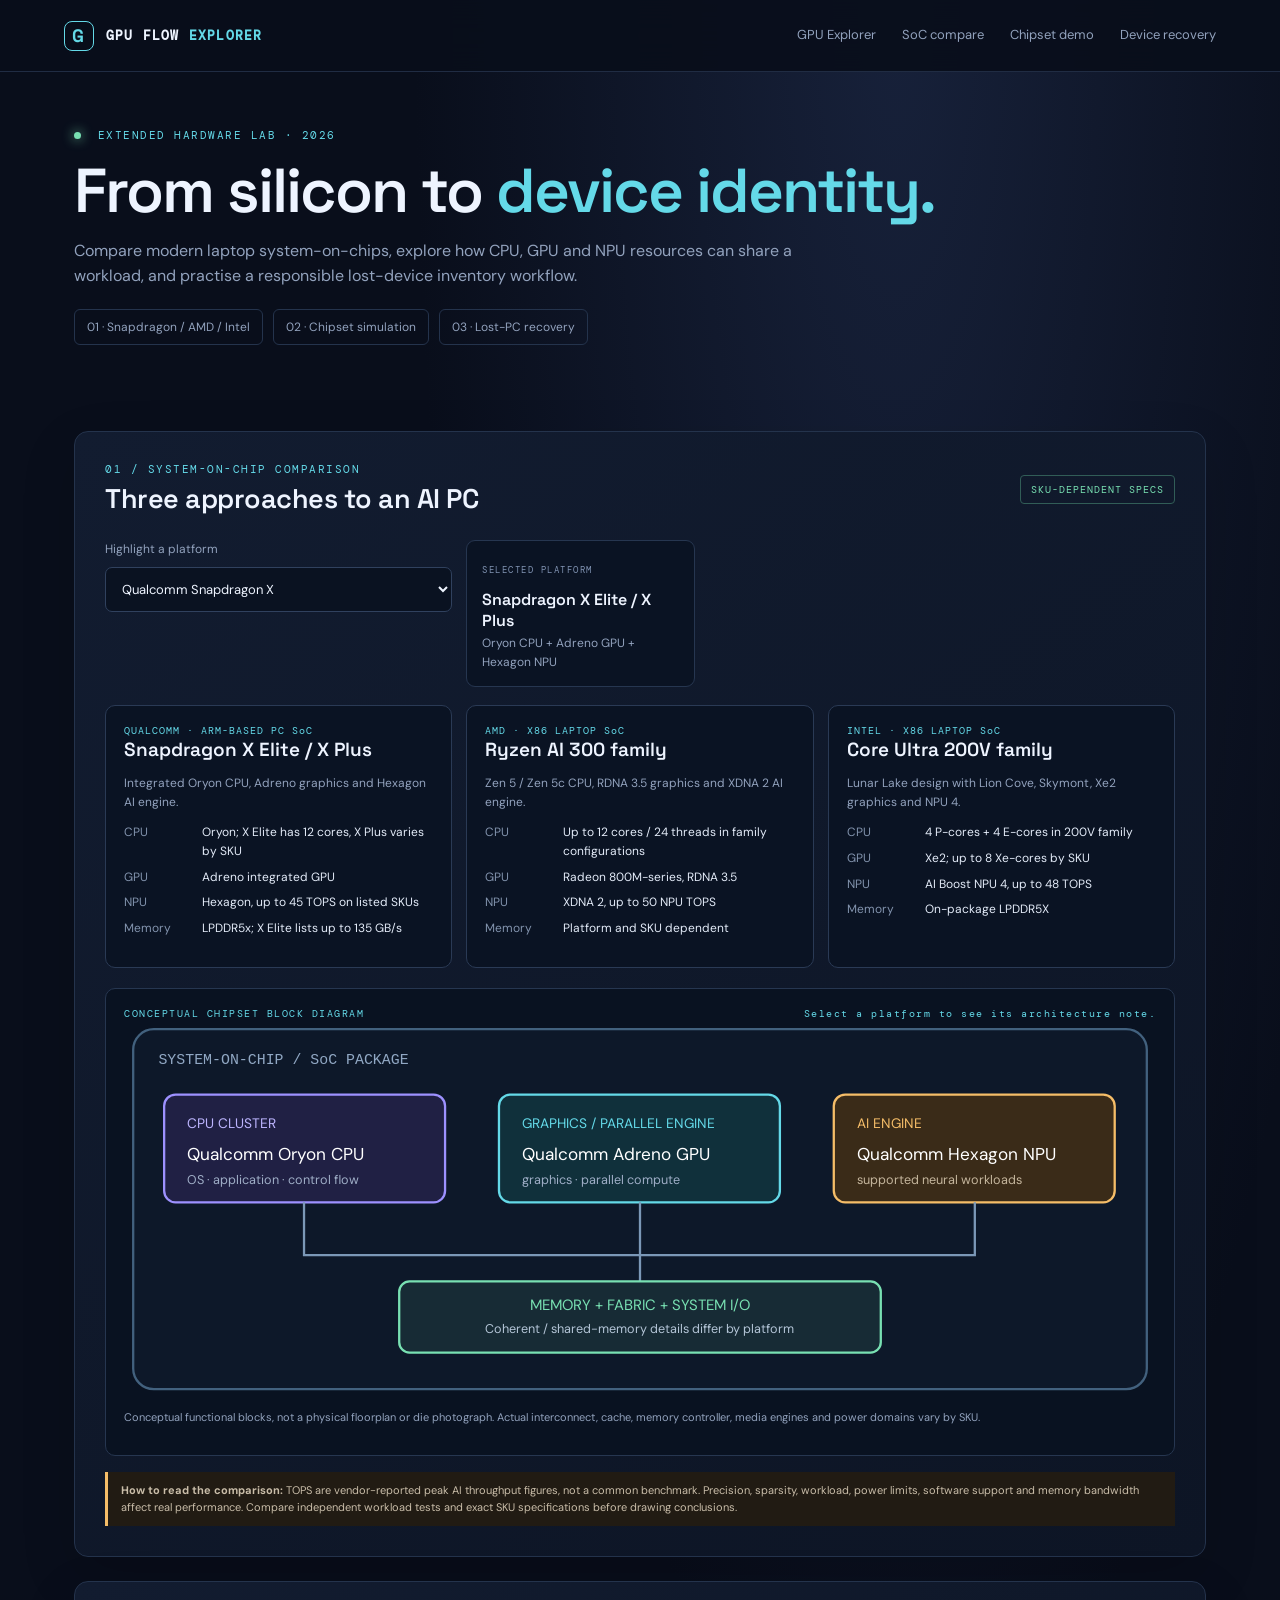
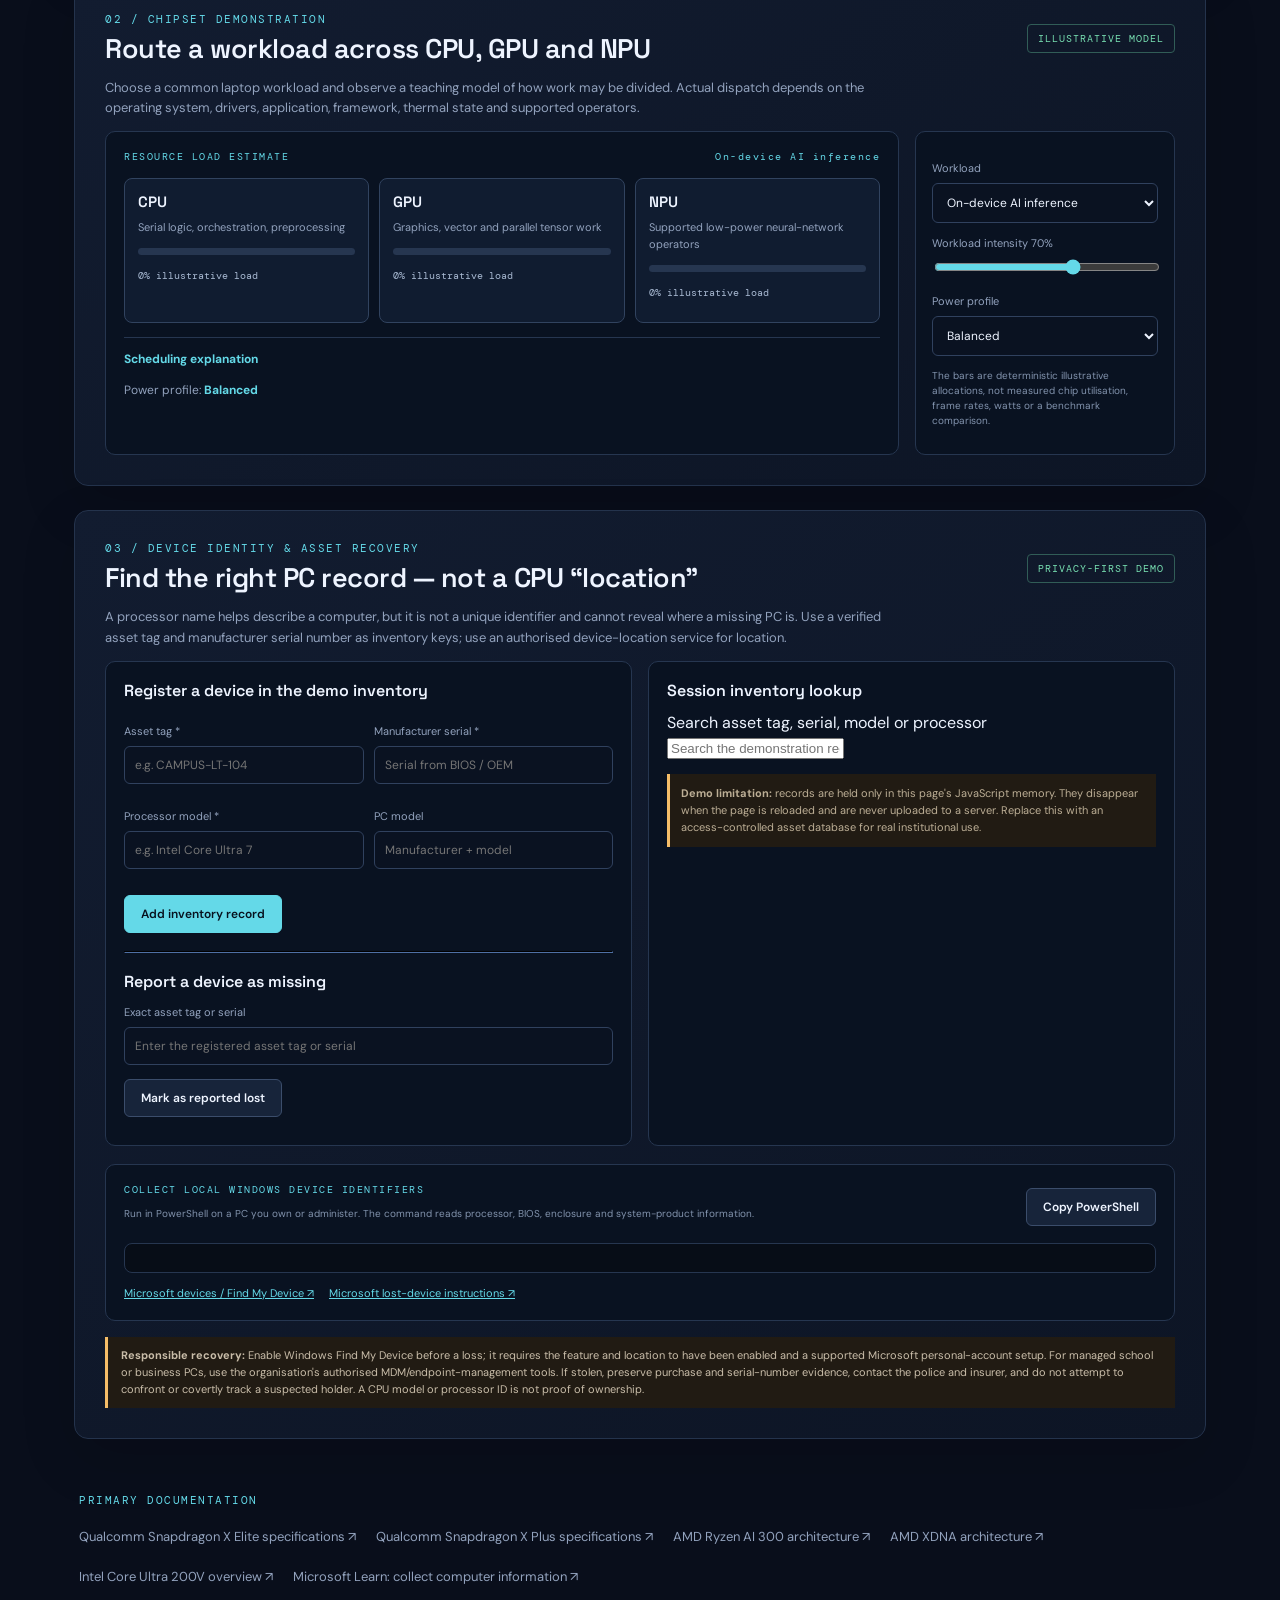
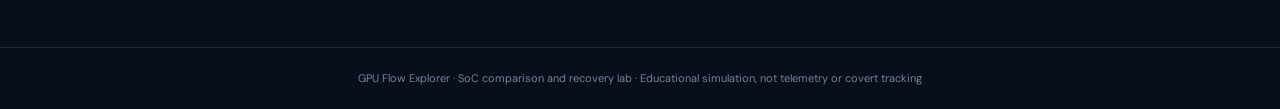
==== update/index.html @ 1432b74c "Add SoC comparison and responsible lost-PC recovery lab" ====
<!doctype html>
<html lang="en">
<head>
<meta charset="utf-8">
<meta name="viewport" content="width=device-width,initial-scale=1">
<meta name="description" content="Compare Snapdragon, AMD Ryzen AI and Intel Core Ultra laptop SoCs; simulate CPU, GPU and NPU workload routing; explore ethical lost-PC inventory and recovery.">
<meta name="theme-color" content="#0b1020">
<title>SoC Compare & Device Recovery Lab | GPU Flow Explorer</title>
<link rel="stylesheet" href="../styles.css">
<link rel="stylesheet" href="update.css">
</head>
<body>
<header class="topbar">
<a class="brand" href="../"><span class="brand-mark">G</span><span>GPU FLOW <b>EXPLORER</b></span></a>
<nav><a href="../">GPU Explorer</a><a href="#comparison">SoC compare</a><a href="#simulation">Chipset demo</a><a href="#recovery">Device recovery</a></nav>
</header>
<main>
<section class="update-hero">
<div class="eyebrow"><span class="pulse"></span> EXTENDED HARDWARE LAB · 2026</div>
<h1>From silicon to <span>device identity.</span></h1>
<p>Compare modern laptop system-on-chips, explore how CPU, GPU and NPU resources can share a workload, and practise a responsible lost-device inventory workflow.</p>
<div class="update-nav"><a href="#comparison">01 · Snapdragon / AMD / Intel</a><a href="#simulation">02 · Chipset simulation</a><a href="#recovery">03 · Lost-PC recovery</a></div>
</section>

<section id="comparison" class="panel">
<div class="section-heading"><div><div class="eyebrow">01 / SYSTEM-ON-CHIP COMPARISON</div><h2>Three approaches to an AI PC</h2></div><span class="status-chip">SKU-DEPENDENT SPECS</span></div>
<div class="controls">
<label>Highlight a platform
<select id="socVendor"><option value="snapdragon">Qualcomm Snapdragon X</option><option value="amd">AMD Ryzen AI 300</option><option value="intel">Intel Core Ultra 200V</option></select>
</label>
<div class="architecture-summary" style="grid-column:span 2;margin:0">
<div><span class="micro-label">SELECTED PLATFORM</span><strong id="socName">Snapdragon X Elite / X Plus</strong><p id="socArchitecture">Oryon CPU + Adreno GPU + Hexagon NPU</p></div>
</div>
</div>
<div class="soc-grid" style="margin-top:18px">
<article class="soc-card"><div class="family">QUALCOMM · ARM-BASED PC SoC</div><h3>Snapdragon X Elite / X Plus</h3><p>Integrated Oryon CPU, Adreno graphics and Hexagon AI engine.</p><dl class="soc-specs"><dt>CPU</dt><dd>Oryon; X Elite has 12 cores, X Plus varies by SKU</dd><dt>GPU</dt><dd>Adreno integrated GPU</dd><dt>NPU</dt><dd>Hexagon, up to 45 TOPS on listed SKUs</dd><dt>Memory</dt><dd>LPDDR5x; X Elite lists up to 135 GB/s</dd></dl></article>
<article class="soc-card"><div class="family">AMD · X86 LAPTOP SoC</div><h3>Ryzen AI 300 family</h3><p>Zen 5 / Zen 5c CPU, RDNA 3.5 graphics and XDNA 2 AI engine.</p><dl class="soc-specs"><dt>CPU</dt><dd>Up to 12 cores / 24 threads in family configurations</dd><dt>GPU</dt><dd>Radeon 800M-series, RDNA 3.5</dd><dt>NPU</dt><dd>XDNA 2, up to 50 NPU TOPS</dd><dt>Memory</dt><dd>Platform and SKU dependent</dd></dl></article>
<article class="soc-card"><div class="family">INTEL · X86 LAPTOP SoC</div><h3>Core Ultra 200V family</h3><p>Lunar Lake design with Lion Cove, Skymont, Xe2 graphics and NPU 4.</p><dl class="soc-specs"><dt>CPU</dt><dd>4 P-cores + 4 E-cores in 200V family</dd><dt>GPU</dt><dd>Xe2; up to 8 Xe-cores by SKU</dd><dt>NPU</dt><dd>AI Boost NPU 4, up to 48 TOPS</dd><dt>Memory</dt><dd>On-package LPDDR5X</dd></dl></article>
</div>
<div class="chip-visual">
<div class="diagram-title">CONCEPTUAL CHIPSET BLOCK DIAGRAM <span id="socNote">Select a platform to see its architecture note.</span></div>
<svg viewBox="0 0 900 330" role="img" aria-label="Conceptual system-on-chip diagram showing CPU, GPU and NPU connected to shared memory and system I/O">
<rect x="8" y="8" width="884" height="314" rx="18" fill="#0d1829" stroke="#42617e" stroke-width="2"/>
<text x="30" y="38" fill="#91a8c4" font-size="13" font-family="monospace">SYSTEM-ON-CHIP / SoC PACKAGE</text>
<rect x="35" y="65" width="245" height="94" rx="10" fill="#202044" stroke="#9d91ff" stroke-width="2"/>
<text x="55" y="94" fill="#bdb5ff" font-size="12">CPU CLUSTER</text><text id="chipCpuLabel" x="55" y="122" fill="#fff" font-size="15">Qualcomm Oryon CPU</text><text x="55" y="143" fill="#9faec7" font-size="11">OS · application · control flow</text>
<rect x="327" y="65" width="245" height="94" rx="10" fill="#10303b" stroke="#64d9e8" stroke-width="2"/>
<text x="347" y="94" fill="#64d9e8" font-size="12">GRAPHICS / PARALLEL ENGINE</text><text id="chipGpuLabel" x="347" y="122" fill="#fff" font-size="15">Qualcomm Adreno GPU</text><text x="347" y="143" fill="#9faec7" font-size="11">graphics · parallel compute</text>
<rect x="619" y="65" width="245" height="94" rx="10" fill="#3a2b18" stroke="#f5bd68" stroke-width="2"/>
<text x="639" y="94" fill="#f5bd68" font-size="12">AI ENGINE</text><text id="chipNpuLabel" x="639" y="122" fill="#fff" font-size="15">Qualcomm Hexagon NPU</text><text x="639" y="143" fill="#c5b69d" font-size="11">supported neural workloads</text>
<path d="M157 159 V205 H450 M450 159 V205 M742 159 V205 H450 V228" stroke="#7b98b7" stroke-width="2" fill="none"/>
<rect x="240" y="228" width="420" height="62" rx="9" fill="#172b35" stroke="#78e0b2" stroke-width="2"/>
<text x="450" y="253" text-anchor="middle" fill="#78e0b2" font-size="13">MEMORY + FABRIC + SYSTEM I/O</text><text x="450" y="273" text-anchor="middle" fill="#b4c5d7" font-size="11">Coherent / shared-memory details differ by platform</text>
</svg>
<p class="chip-caption">Conceptual functional blocks, not a physical floorplan or die photograph. Actual interconnect, cache, memory controller, media engines and power domains vary by SKU.</p>
</div>
<div class="disclaimer"><b>How to read the comparison:</b> TOPS are vendor-reported peak AI throughput figures, not a common benchmark. Precision, sparsity, workload, power limits, software support and memory bandwidth affect real performance. Compare independent workload tests and exact SKU specifications before drawing conclusions.</div>
</section>

<section id="simulation" class="panel">
<div class="section-heading"><div><div class="eyebrow">02 / CHIPSET DEMONSTRATION</div><h2>Route a workload across CPU, GPU and NPU</h2></div><span class="status-chip">ILLUSTRATIVE MODEL</span></div>
<p class="section-intro">Choose a common laptop workload and observe a teaching model of how work may be divided. Actual dispatch depends on the operating system, drivers, application, framework, thermal state and supported operators.</p>
<div class="simulator-grid">
<div class="sim-stage">
<div class="diagram-title">RESOURCE LOAD ESTIMATE <span id="simWorkloadName">On-device AI inference</span></div>
<div class="route-lanes">
<div class="route-lane"><h3>CPU</h3><p>Serial logic, orchestration, preprocessing</p><div class="meter"><span id="cpuMeter"></span></div><small id="cpuLoad">0% illustrative load</small></div>
<div class="route-lane"><h3>GPU</h3><p>Graphics, vector and parallel tensor work</p><div class="meter"><span id="gpuMeter"></span></div><small id="gpuLoad">0% illustrative load</small></div>
<div class="route-lane"><h3>NPU</h3><p>Supported low-power neural-network operators</p><div class="meter"><span id="npuMeter"></span></div><small id="npuLoad">0% illustrative load</small></div>
</div>
<div class="sim-result"><b>Scheduling explanation</b><p id="simExplanation"></p><p>Power profile: <b id="simBudget">Balanced</b></p></div>
</div>
<aside class="sim-side">
<label>Workload<select id="workloadType"><option value="ai">On-device AI inference</option><option value="gaming">3D gaming</option><option value="creator">Video editing and effects</option><option value="office">Office + video call</option></select></label>
<label>Workload intensity <output id="intensityValue">70%</output><input id="intensity" type="range" min="20" max="100" value="70"></label>
<label>Power profile<select id="powerMode"><option value="0">Performance-biased</option><option value="1" selected>Balanced</option><option value="2">Efficiency-biased</option></select></label>
<p class="note">The bars are deterministic illustrative allocations, not measured chip utilisation, frame rates, watts or a benchmark comparison.</p>
</aside>
</div>
</section>

<section id="recovery" class="panel">
<div class="section-heading"><div><div class="eyebrow">03 / DEVICE IDENTITY & ASSET RECOVERY</div><h2>Find the right PC record — not a CPU “location”</h2></div><span class="status-chip">PRIVACY-FIRST DEMO</span></div>
<p class="section-intro">A processor name helps describe a computer, but it is not a unique identifier and cannot reveal where a missing PC is. Use a verified asset tag and manufacturer serial number as inventory keys; use an authorised device-location service for location.</p>
<div class="recovery-grid">
<div class="recovery-form">
<h3>Register a device in the demo inventory</h3>
<div class="form-row"><label>Asset tag *<input id="assetTag" placeholder="e.g. CAMPUS-LT-104"></label><label>Manufacturer serial *<input id="serialNumber" placeholder="Serial from BIOS / OEM"></label></div>
<div class="form-row"><label>Processor model *<input id="processorName" placeholder="e.g. Intel Core Ultra 7"></label><label>PC model<input id="deviceModel" placeholder="Manufacturer + model"></label></div>
<div class="recovery-actions"><button class="primary" id="addDevice">Add inventory record</button></div><p id="formFeedback" class="note" aria-live="polite"></p>
<hr style="border-color:#263650;margin:18px 0">
<h3>Report a device as missing</h3>
<label>Exact asset tag or serial<input id="lossTag" placeholder="Enter the registered asset tag or serial"></label>
<div class="recovery-actions"><button id="markLost">Mark as reported lost</button></div><p id="lossFeedback" class="note" aria-live="polite"></p>
</div>
<div class="recovery-results">
<h3>Session inventory lookup</h3>
<label>Search asset tag, serial, model or processor<input id="deviceSearch" placeholder="Search the demonstration records"></label>
<div id="inventoryResults"></div>
<div class="recovery-note"><b>Demo limitation:</b> records are held only in this page's JavaScript memory. They disappear when the page is reloaded and are never uploaded to a server. Replace this with an access-controlled asset database for real institutional use.</div>
</div>
</div>
<div class="chip-visual" style="margin-top:18px">
<div class="copy-row"><div><div class="diagram-title">COLLECT LOCAL WINDOWS DEVICE IDENTIFIERS</div><p class="note">Run in PowerShell on a PC you own or administer. The command reads processor, BIOS, enclosure and system-product information.</p></div><button id="copyInventoryCommand">Copy PowerShell</button></div>
<pre class="code-panel" id="showCommand"></pre><p id="commandFeedback" class="note" aria-live="polite"></p>
<div class="mini-links"><a href="https://account.microsoft.com/devices" target="_blank" rel="noreferrer">Microsoft devices / Find My Device ↗</a><a href="https://support.microsoft.com/en-us/accounts-billing/security/find-and-lock-a-lost-windows-device" target="_blank" rel="noreferrer">Microsoft lost-device instructions ↗</a></div>
</div>
<div class="disclaimer"><b>Responsible recovery:</b> Enable Windows Find My Device before a loss; it requires the feature and location to have been enabled and a supported Microsoft personal-account setup. For managed school or business PCs, use the organisation's authorised MDM/endpoint-management tools. If stolen, preserve purchase and serial-number evidence, contact the police and insurer, and do not attempt to confront or covertly track a suspected holder. A CPU model or processor ID is not proof of ownership.</div>
</section>

<section class="sources">
<div class="eyebrow">PRIMARY DOCUMENTATION</div>
<a href="https://www.qualcomm.com/laptops/products/snapdragon-x-elite" target="_blank" rel="noreferrer">Qualcomm Snapdragon X Elite specifications ↗</a>
<a href="https://www.qualcomm.com/laptops/products/snapdragon-x-plus" target="_blank" rel="noreferrer">Qualcomm Snapdragon X Plus specifications ↗</a>
<a href="https://www.amd.com/en/newsroom/press-releases/2024-6-2-amd-unveils-next-gen-zen-5-ryzen-processors-to-p.html" target="_blank" rel="noreferrer">AMD Ryzen AI 300 architecture ↗</a>
<a href="https://www.amd.com/en/technologies/xdna.html" target="_blank" rel="noreferrer">AMD XDNA architecture ↗</a>
<a href="https://www.intel.com/content/www/us/en/support/articles/000099574/processors/intel-core-ultra-processors.html" target="_blank" rel="noreferrer">Intel Core Ultra 200V overview ↗</a>
<a href="https://learn.microsoft.com/en-us/powershell/scripting/samples/collecting-information-about-computers" target="_blank" rel="noreferrer">Microsoft Learn: collect computer information ↗</a>
</section>
</main>
<footer>GPU Flow Explorer · SoC comparison and recovery lab · Educational simulation, not telemetry or covert tracking</footer>
<script src="update.js"></script>
</body>
</html>
---- styles.css ----
@import url('https://fonts.googleapis.com/css2?family=DM+Mono:wght@400;500&family=DM+Sans:wght@400;500;600;700&family=Space+Grotesk:wght@400;500;600;700&display=swap');
:root{--bg:#090e1b;--panel:#10182a;--panel2:#0c1424;--line:#24334c;--text:#eef4ff;--muted:#92a2bd;--cyan:#64d9e8;--violet:#9d91ff;--green:#78e0b2;--amber:#f5bd68;--red:#ff858e}
*{box-sizing:border-box}html{scroll-behavior:smooth}body{margin:0;background:radial-gradient(ellipse at 70% 0%,#17213a 0,transparent 38%),var(--bg);color:var(--text);font-family:'DM Sans',sans-serif;line-height:1.55}.topbar{height:72px;border-bottom:1px solid #202c43;display:flex;align-items:center;justify-content:space-between;padding:0 max(5vw,24px);position:sticky;top:0;background:#090e1beF;backdrop-filter:blur(16px);z-index:5}.brand{display:flex;gap:12px;align-items:center;text-decoration:none;color:var(--text);font:600 13px 'DM Mono',monospace;letter-spacing:1.2px}.brand b{color:var(--cyan)}.brand-mark{width:30px;height:30px;border:1px solid var(--cyan);color:var(--cyan);display:grid;place-items:center;border-radius:8px;font:700 18px 'Space Grotesk'}.topbar nav{display:flex;gap:26px}.topbar nav a,.sources a{color:var(--muted);font-size:13px;text-decoration:none}.topbar nav a:hover,.sources a:hover{color:var(--cyan)}main{max-width:1180px;margin:auto;padding:0 24px}.hero{padding:90px 0 62px;max-width:760px}.eyebrow,.micro-label,.diagram-title,.cycle-readout{font:11px 'DM Mono',monospace;letter-spacing:1.5px;color:var(--cyan)}.pulse{display:inline-block;width:7px;height:7px;border-radius:50%;background:var(--green);box-shadow:0 0 12px var(--green);margin-right:8px}.hero h1{font:600 clamp(44px,7vw,76px)/1.03 'Space Grotesk';letter-spacing:-3px;margin:22px 0}.hero h1 span{color:var(--cyan)}.hero p{font-size:17px;color:var(--muted);max-width:650px}.hero-tags{display:flex;gap:10px;flex-wrap:wrap;margin-top:28px}.hero-tags span,.status-chip{border:1px solid var(--line);border-radius:4px;padding:7px 10px;color:#aebdd5;font:10px 'DM Mono';letter-spacing:1px}.panel{background:linear-gradient(145deg,#121c30,#0d1525);border:1px solid var(--line);border-radius:14px;padding:30px;margin:24px 0;box-shadow:0 20px 55px #0002}.section-heading{display:flex;align-items:center;justify-content:space-between;gap:16px;margin-bottom:24px}.section-heading h2{font:600 27px 'Space Grotesk';margin:5px 0 0;letter-spacing:-.5px}.status-chip{color:var(--green);border-color:#315d57}.controls{display:grid;grid-template-columns:repeat(3,1fr);gap:14px}.controls label,.sim-controls label{display:flex;flex-direction:column;gap:8px;color:var(--muted);font-size:12px}.controls select{width:100%;background:#0a1221;color:var(--text);border:1px solid #30415e;border-radius:7px;padding:12px;font:13px 'DM Sans'}.architecture-summary{display:grid;grid-template-columns:repeat(3,1fr);gap:12px;margin:20px 0}.architecture-summary>div{background:#0a1323;border:1px solid #263650;border-radius:9px;padding:15px}.micro-label{font-size:9px;color:#8093b2}.architecture-summary strong{display:block;font:600 16px 'Space Grotesk';margin:8px 0 3px}.architecture-summary p{margin:0;color:var(--muted);font-size:12px}.diagram-wrap{background:#091221;border:1px solid #23334d;border-radius:10px;padding:18px}.diagram-title{display:flex;align-items:center;justify-content:space-between;gap:12px;font-size:10px}.legend{display:flex;gap:12px;align-items:center;color:var(--muted);font:10px 'DM Mono';letter-spacing:0}.dot{display:inline-block;width:7px;height:7px;border-radius:50%;margin-right:4px}.input{background:var(--violet)}.compute{background:var(--cyan)}.memory{background:var(--amber)}.flow-diagram{display:grid;grid-template-columns:1fr 36px 1fr 36px 1fr 36px 1fr 36px 1fr;align-items:center;margin:26px 0 16px}.node{min-height:112px;border:1px solid #3c4c69;background:#101d32;border-radius:8px;padding:12px 10px;display:flex;flex-direction:column;justify-content:center;gap:5px;cursor:pointer;transition:.2s}.node:hover,.node.selected{transform:translateY(-3px);border-color:var(--cyan);box-shadow:0 0 20px #64d9e822}.node small{font:9px 'DM Mono';color:var(--muted)}.node b{font:600 12px 'Space Grotesk'}.node span{font-size:10px;color:var(--muted)}.input-node{border-color:#665c9e}.memory-node{border-color:#8b7046}.compute-node,.thread-node{border-color:#3b8290}.output-node{border-color:#4a7c6b}.connector{text-align:center;color:#7789a7;font:8px 'DM Mono'}.connector i{display:block;height:1px;background:linear-gradient(90deg,#425575,var(--cyan));position:relative;margin-top:8px}.connector i:after{content:'›';position:absolute;right:-2px;top:-11px;color:var(--cyan);font-size:17px}.node-detail{font-size:12px;color:#b7c6dc;padding:10px 12px;background:#111e32;border-radius:6px;min-height:38px}.section-intro{color:var(--muted);font-size:13px;max-width:800px;margin-top:-12px}.sim-controls{display:grid;grid-template-columns:repeat(3,1fr);gap:20px;margin:25px 0}.sim-controls output{color:var(--text);font:12px 'DM Mono'}.sim-controls input{width:100%;accent-color:var(--cyan)}.sim-actions{display:flex;align-items:center;gap:10px;margin-bottom:20px}button{border:1px solid #3b4d6b;background:#17243a;color:var(--text);padding:10px 16px;border-radius:6px;font:600 12px 'DM Sans';cursor:pointer}button:hover{border-color:var(--cyan)}button.primary{background:var(--cyan);color:#07121e;border-color:var(--cyan)}.cycle-readout{margin-left:auto;color:var(--muted)}.cycle-readout b{color:var(--text);font-size:15px}.sim-layout{display:grid;grid-template-columns:1fr 220px;gap:15px}.scheduler,.metrics,.timeline{background:#091221;border:1px solid #23334d;border-radius:9px;padding:16px}.blocks{display:grid;grid-template-columns:repeat(4,1fr);gap:10px;margin-top:14px}.block{border:1px solid #30415e;border-radius:7px;padding:10px;background:#101c30;min-height:112px}.block h4{margin:0 0 9px;font:600 12px 'Space Grotesk'}.group{display:inline-block;padding:4px 5px;margin:2px;border-radius:4px;font:9px 'DM Mono';background:#183c43;color:var(--green)}.group.active{background:#174a57;color:#83eaff;box-shadow:0 0 9px #64d9e844}.group.waiting{background:#4b3821;color:var(--amber)}.metrics{display:flex;flex-direction:column;gap:14px}.metric{border-bottom:1px solid #23334d;padding-bottom:10px}.metric span{display:block;color:var(--muted);font-size:11px}.metric b{font:600 21px 'Space Grotesk'}.note{font-size:10px;color:#8293ad;line-height:1.5}.timeline{margin-top:15px}.timeline ol{margin:12px 0 0;padding-left:20px;color:var(--muted);font-size:11px}.timeline li{padding:3px 0}.timeline li:first-child{color:var(--text)}#phaseLabel{color:var(--green)}.table-scroll{overflow-x:auto}table{border-collapse:collapse;width:100%;font-size:12px}th,td{text-align:left;padding:13px;border-bottom:1px solid #263650;min-width:150px}th{color:var(--cyan);font:10px 'DM Mono';letter-spacing:1px}td:first-child{color:var(--text);font-weight:600}td{color:var(--muted)}.compare .note{margin-bottom:0}.glossary-grid{display:grid;grid-template-columns:repeat(3,1fr);gap:12px}.glossary-grid article{background:#0a1323;border:1px solid #263650;border-radius:8px;padding:15px}.glossary-grid b{font:600 14px 'Space Grotesk';color:var(--cyan)}.glossary-grid p{font-size:12px;color:var(--muted);margin:7px 0 0}.sources{display:flex;gap:20px;flex-wrap:wrap;padding:30px 5px 60px}.sources .eyebrow{width:100%}footer{text-align:center;border-top:1px solid #202c43;padding:22px;color:#74839b;font-size:11px}
@media(max-width:850px){.flow-diagram{grid-template-columns:1fr;gap:6px}.connector{height:22px}.connector i{width:1px;height:12px;margin:3px auto;background:var(--cyan)}.connector i:after{content:'⌄';right:-5px;top:0}.node{min-height:80px}.sim-layout{grid-template-columns:1fr}.blocks{grid-template-columns:repeat(2,1fr)}.glossary-grid{grid-template-columns:repeat(2,1fr)}.topbar nav{gap:12px}.topbar nav a{font-size:11px}}
@media(max-width:560px){.topbar{padding:0 15px}.topbar nav a:nth-child(2),.topbar nav a:nth-child(3){display:none}main{padding:0 14px}.hero{padding:65px 0 40px}.hero h1{letter-spacing:-2px}.panel{padding:18px}.controls,.architecture-summary,.sim-controls,.glossary-grid{grid-template-columns:1fr}.section-heading{align-items:flex-start;flex-direction:column}.blocks{grid-template-columns:1fr 1fr}.sources{gap:12px;flex-direction:column}.diagram-title{align-items:flex-start;flex-direction:column}.sim-actions{flex-wrap:wrap}}
---- update/update.css ----
:root{--soc-accent:#64d9e8}
.update-hero{padding:56px 0 30px;max-width:900px}.update-hero h1{font:600 clamp(38px,6vw,62px)/1.05 'Space Grotesk';letter-spacing:-2px;margin:16px 0}.update-hero h1 span{color:var(--cyan)}.update-hero p{max-width:780px;color:var(--muted)}
.update-nav{display:flex;gap:10px;flex-wrap:wrap;margin:20px 0 32px}.update-nav a{border:1px solid var(--line);border-radius:6px;padding:8px 12px;color:var(--muted);text-decoration:none;font-size:12px}.update-nav a:hover{border-color:var(--cyan);color:var(--cyan)}
.soc-grid{display:grid;grid-template-columns:repeat(3,1fr);gap:14px}.soc-card{background:#0a1323;border:1px solid #2a3a55;border-radius:10px;padding:18px}.soc-card h3{font:600 19px 'Space Grotesk';margin:0 0 5px}.soc-card .family{font:10px 'DM Mono';letter-spacing:1px;color:var(--cyan)}.soc-card p{color:var(--muted);font-size:12px}.soc-specs{display:grid;grid-template-columns:68px 1fr;gap:7px 10px;font-size:12px}.soc-specs dt{color:#8293ad}.soc-specs dd{margin:0;color:#e3ebf8}.disclaimer{border-left:3px solid var(--amber);padding:10px 13px;background:#211b13;color:#c9bda9;font-size:11px;margin-top:16px}
.chip-visual{background:#091221;border:1px solid #263650;border-radius:10px;padding:18px;margin-top:20px}.chip-visual svg{width:100%;height:auto;display:block}.chip-visual .chip-caption{color:var(--muted);font-size:11px;margin-top:10px}
.simulator-grid{display:grid;grid-template-columns:1fr 260px;gap:16px}.sim-stage{background:#091221;border:1px solid #263650;border-radius:10px;padding:18px}.route-lanes{display:grid;grid-template-columns:repeat(3,1fr);gap:10px;margin-top:15px}.route-lane{border:1px solid #31435f;border-radius:8px;padding:13px;min-height:145px;background:#101c30}.route-lane h3{font:600 15px 'Space Grotesk';margin:0 0 8px}.route-lane p{font-size:11px;color:var(--muted);margin:0}.route-lane .meter{height:7px;background:#263650;border-radius:9px;margin:12px 0 7px;overflow:hidden}.route-lane .meter span{display:block;height:100%;width:0;background:var(--cyan);transition:width .25s}.route-lane small{font:10px 'DM Mono';color:#a9bad3}.sim-side{background:#091221;border:1px solid #263650;border-radius:10px;padding:16px}.sim-side label,.recovery-form label{display:block;color:var(--muted);font-size:11px;margin:12px 0}.sim-side select,.sim-side input,.recovery-form input,.recovery-form select{width:100%;margin-top:6px;background:#0a1221;color:var(--text);border:1px solid #30415e;border-radius:6px;padding:10px;font:12px 'DM Sans'}.sim-side input[type=range]{padding:0;accent-color:var(--cyan)}.sim-result{border-top:1px solid #263650;margin-top:14px;padding-top:12px;color:var(--muted);font-size:12px}.sim-result b{color:var(--cyan)}
.recovery-grid{display:grid;grid-template-columns:1fr 1fr;gap:16px}.recovery-form,.recovery-results{background:#091221;border:1px solid #263650;border-radius:10px;padding:18px}.recovery-form .form-row{display:grid;grid-template-columns:1fr 1fr;gap:10px}.recovery-actions{display:flex;gap:8px;flex-wrap:wrap;margin-top:14px}.recovery-results h3,.recovery-form h3{font:600 16px 'Space Grotesk';margin:0 0 10px}.record{border:1px solid #30415e;background:#101c30;border-radius:7px;padding:12px;margin:9px 0}.record b{color:var(--cyan)}.record p{font-size:11px;color:var(--muted);margin:5px 0}.recovery-note{font-size:11px;color:#bcae95;background:#211b13;border-left:3px solid var(--amber);padding:11px;margin-top:14px}.code-panel{background:#070d17;border:1px solid #263650;border-radius:8px;padding:14px;overflow:auto;white-space:pre-wrap;color:#b8d8d7;font:11px/1.6 'DM Mono';margin:12px 0}.copy-row{display:flex;justify-content:space-between;align-items:center;gap:10px}.mini-links{display:flex;gap:15px;flex-wrap:wrap;margin-top:12px}.mini-links a{color:var(--cyan);font-size:11px}.empty-state{font-size:12px;color:var(--muted);padding:12px;border:1px dashed #344560;border-radius:7px}
@media(max-width:850px){.soc-grid{grid-template-columns:1fr}.simulator-grid,.recovery-grid{grid-template-columns:1fr}.route-lanes{grid-template-columns:1fr}.recovery-form .form-row{grid-template-columns:1fr}}
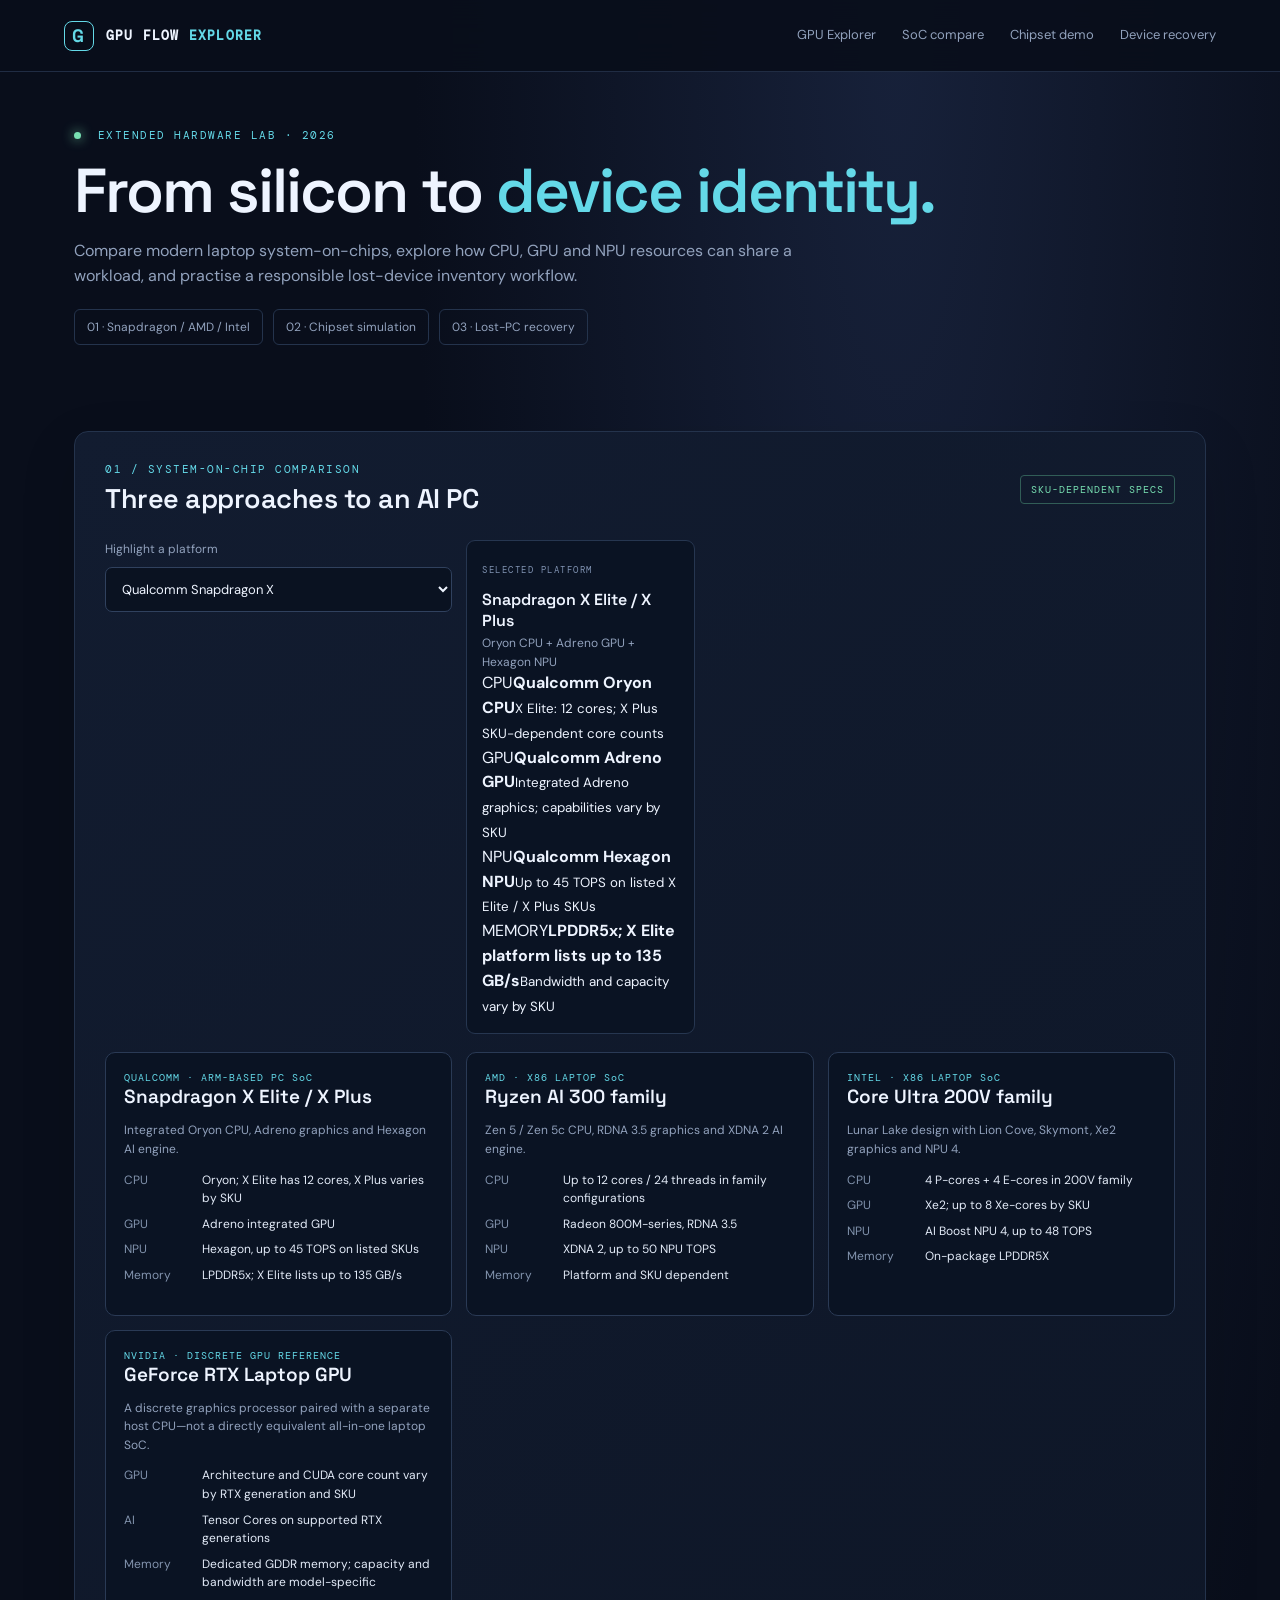
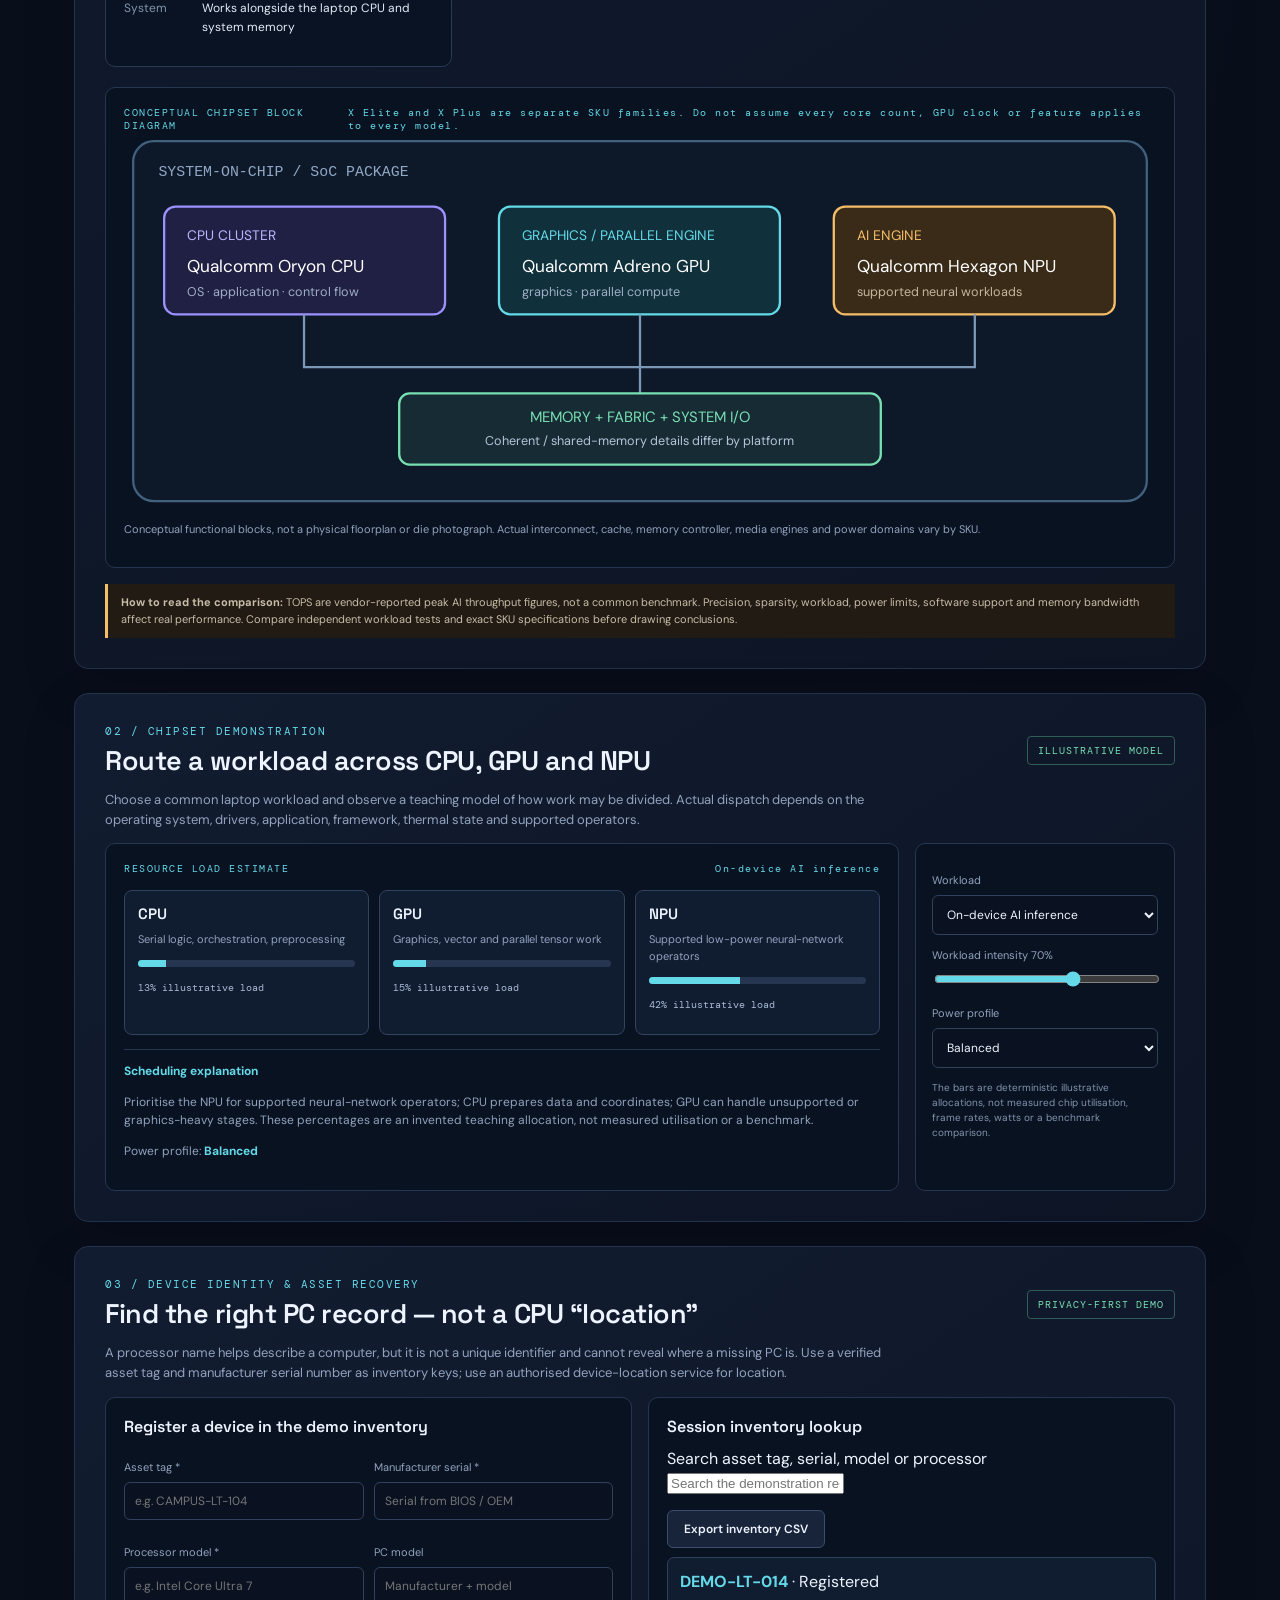
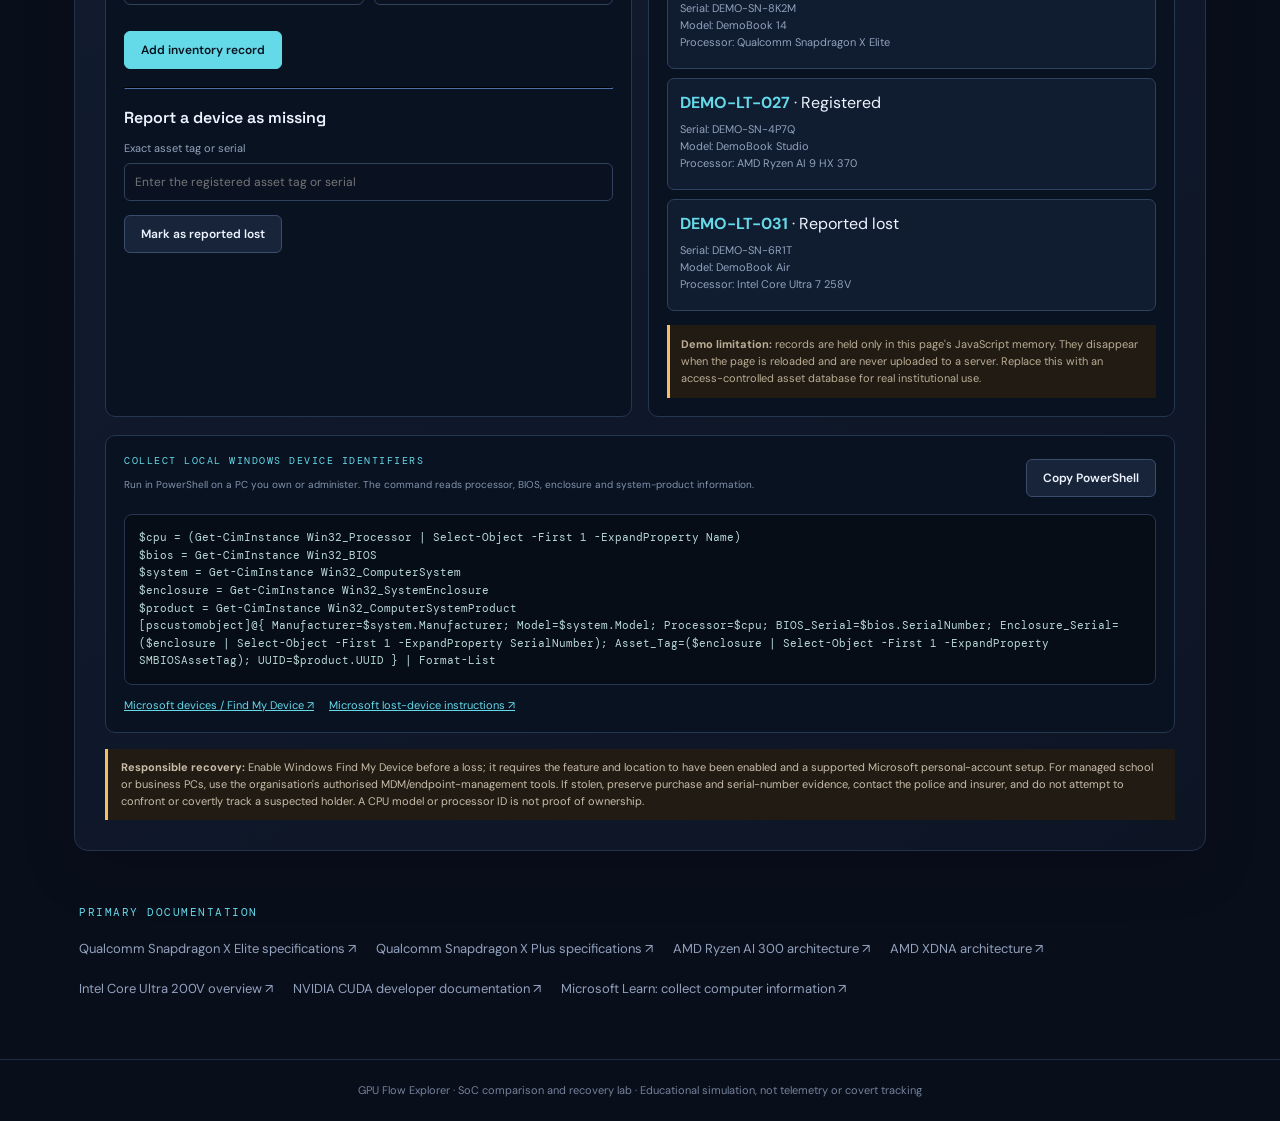
==== commit f7303ef7: "Expand SoC comparison and device inventory UI" ====
--- a/update/index.html
+++ b/update/index.html
@@ -29,13 +29,21 @@
 <select id="socVendor"><option value="snapdragon">Qualcomm Snapdragon X</option><option value="amd">AMD Ryzen AI 300</option><option value="intel">Intel Core Ultra 200V</option></select>
 </label>
 <div class="architecture-summary" style="grid-column:span 2;margin:0">
-<div><span class="micro-label">SELECTED PLATFORM</span><strong id="socName">Snapdragon X Elite / X Plus</strong><p id="socArchitecture">Oryon CPU + Adreno GPU + Hexagon NPU</p></div>
+<div><span class="micro-label">SELECTED PLATFORM</span><strong id="socName">Snapdragon X Elite / X Plus</strong><p id="socArchitecture">Oryon CPU + Adreno GPU + Hexagon NPU</p>
+<div class="soc-selected-specs">
+  <div><span>CPU</span><b id="socCpu">Qualcomm Oryon CPU</b><small id="socCpuSpec">X Elite: 12 cores; X Plus varies by SKU</small></div>
+  <div><span>GPU</span><b id="socGpu">Qualcomm Adreno GPU</b><small id="socGpuSpec">Integrated graphics; SKU-dependent</small></div>
+  <div><span>NPU</span><b id="socNpu">Qualcomm Hexagon NPU</b><small id="socNpuSpec">Up to 45 TOPS on listed SKUs</small></div>
+  <div><span>MEMORY</span><b id="socMemory">LPDDR5x</b><small>Bandwidth and capacity vary by SKU</small></div>
+</div>
+</div>
 </div>
 </div>
 <div class="soc-grid" style="margin-top:18px">
 <article class="soc-card"><div class="family">QUALCOMM · ARM-BASED PC SoC</div><h3>Snapdragon X Elite / X Plus</h3><p>Integrated Oryon CPU, Adreno graphics and Hexagon AI engine.</p><dl class="soc-specs"><dt>CPU</dt><dd>Oryon; X Elite has 12 cores, X Plus varies by SKU</dd><dt>GPU</dt><dd>Adreno integrated GPU</dd><dt>NPU</dt><dd>Hexagon, up to 45 TOPS on listed SKUs</dd><dt>Memory</dt><dd>LPDDR5x; X Elite lists up to 135 GB/s</dd></dl></article>
 <article class="soc-card"><div class="family">AMD · X86 LAPTOP SoC</div><h3>Ryzen AI 300 family</h3><p>Zen 5 / Zen 5c CPU, RDNA 3.5 graphics and XDNA 2 AI engine.</p><dl class="soc-specs"><dt>CPU</dt><dd>Up to 12 cores / 24 threads in family configurations</dd><dt>GPU</dt><dd>Radeon 800M-series, RDNA 3.5</dd><dt>NPU</dt><dd>XDNA 2, up to 50 NPU TOPS</dd><dt>Memory</dt><dd>Platform and SKU dependent</dd></dl></article>
 <article class="soc-card"><div class="family">INTEL · X86 LAPTOP SoC</div><h3>Core Ultra 200V family</h3><p>Lunar Lake design with Lion Cove, Skymont, Xe2 graphics and NPU 4.</p><dl class="soc-specs"><dt>CPU</dt><dd>4 P-cores + 4 E-cores in 200V family</dd><dt>GPU</dt><dd>Xe2; up to 8 Xe-cores by SKU</dd><dt>NPU</dt><dd>AI Boost NPU 4, up to 48 TOPS</dd><dt>Memory</dt><dd>On-package LPDDR5X</dd></dl></article>
+<article class="soc-card nvidia-reference"><div class="family">NVIDIA · DISCRETE GPU REFERENCE</div><h3>GeForce RTX Laptop GPU</h3><p>A discrete graphics processor paired with a separate host CPU—not a directly equivalent all-in-one laptop SoC.</p><dl class="soc-specs"><dt>GPU</dt><dd>Architecture and CUDA core count vary by RTX generation and SKU</dd><dt>AI</dt><dd>Tensor Cores on supported RTX generations</dd><dt>Memory</dt><dd>Dedicated GDDR memory; capacity and bandwidth are model-specific</dd><dt>System</dt><dd>Works alongside the laptop CPU and system memory</dd></dl></article>
 </div>
 <div class="chip-visual">
 <div class="diagram-title">CONCEPTUAL CHIPSET BLOCK DIAGRAM <span id="socNote">Select a platform to see its architecture note.</span></div>
@@ -96,6 +104,7 @@
 <div class="recovery-results">
 <h3>Session inventory lookup</h3>
 <label>Search asset tag, serial, model or processor<input id="deviceSearch" placeholder="Search the demonstration records"></label>
+<div class="recovery-actions"><button id="exportInventory">Export inventory CSV</button></div>
 <div id="inventoryResults"></div>
 <div class="recovery-note"><b>Demo limitation:</b> records are held only in this page's JavaScript memory. They disappear when the page is reloaded and are never uploaded to a server. Replace this with an access-controlled asset database for real institutional use.</div>
 </div>
@@ -115,6 +124,7 @@
 <a href="https://www.amd.com/en/newsroom/press-releases/2024-6-2-amd-unveils-next-gen-zen-5-ryzen-processors-to-p.html" target="_blank" rel="noreferrer">AMD Ryzen AI 300 architecture ↗</a>
 <a href="https://www.amd.com/en/technologies/xdna.html" target="_blank" rel="noreferrer">AMD XDNA architecture ↗</a>
 <a href="https://www.intel.com/content/www/us/en/support/articles/000099574/processors/intel-core-ultra-processors.html" target="_blank" rel="noreferrer">Intel Core Ultra 200V overview ↗</a>
+<a href="https://developer.nvidia.com/cuda-zone" target="_blank" rel="noreferrer">NVIDIA CUDA developer documentation ↗</a>
 <a href="https://learn.microsoft.com/en-us/powershell/scripting/samples/collecting-information-about-computers" target="_blank" rel="noreferrer">Microsoft Learn: collect computer information ↗</a>
 </section>
 </main>
